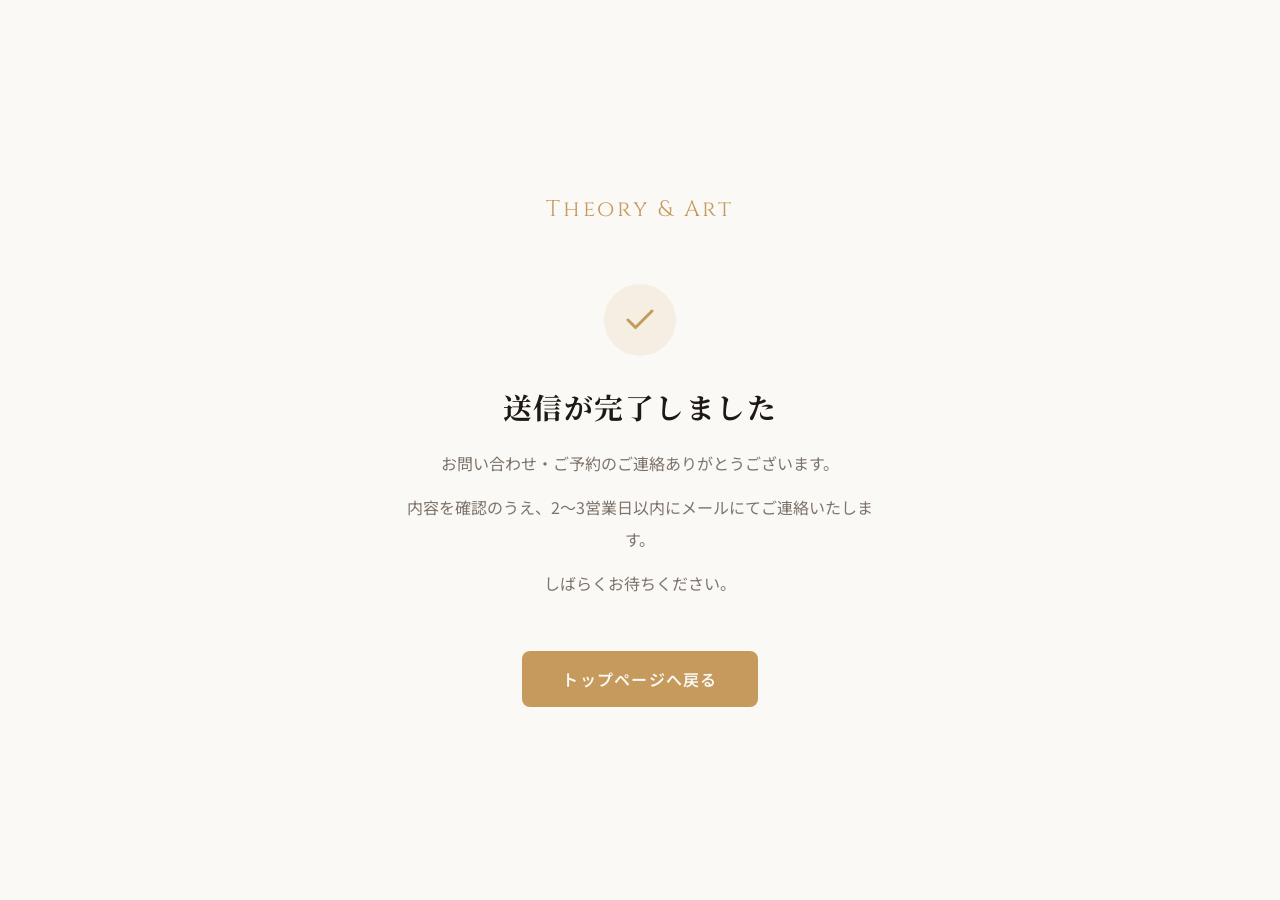
==== thanks.html @ 1f971e57 "ここに修正内容のメモ（例: デザインの調整、文言の修正など）" ====
<!DOCTYPE html>
<html lang="ja">
<head>
    <meta charset="UTF-8">
    <meta name="viewport" content="width=device-width, initial-scale=1.0">
    <title>送信完了 | Theory & Art</title>
    <link rel="preconnect" href="https://fonts.googleapis.com">
    <link rel="preconnect" href="https://fonts.gstatic.com" crossorigin>
    <link href="https://fonts.googleapis.com/css2?family=Cinzel:wght@400;500&family=Noto+Sans+JP:wght@300;400;500&family=Noto+Serif+JP:wght@400;500&display=swap" rel="stylesheet">
    <style>
        :root {
            --primary: #1F1916;
            --accent: #C59A5C;
            --accent-hover: #D8B17A;
            --bg-main: #FAF9F6;
            --text-dark: #2C241F;
            --text-light: #FAF9F6;
            --text-gray: #7D736A;
        }

        * { margin: 0; padding: 0; box-sizing: border-box; }

        body {
            font-family: 'Noto Sans JP', sans-serif;
            background-color: var(--bg-main);
            color: var(--text-dark);
            min-height: 100vh;
            display: flex;
            flex-direction: column;
            align-items: center;
            justify-content: center;
            padding: 40px 20px;
            text-align: center;
        }

        .logo {
            font-family: 'Cinzel', serif;
            font-size: 1.4rem;
            color: var(--accent);
            letter-spacing: 0.12em;
            margin-bottom: 60px;
        }

        .icon {
            width: 72px;
            height: 72px;
            border-radius: 50%;
            background: rgba(197, 154, 92, 0.12);
            display: flex;
            align-items: center;
            justify-content: center;
            margin: 0 auto 30px;
        }

        .icon svg {
            width: 36px;
            height: 36px;
            stroke: var(--accent);
            fill: none;
            stroke-width: 2;
            stroke-linecap: round;
            stroke-linejoin: round;
        }

        h1 {
            font-family: 'Noto Serif JP', serif;
            font-size: 1.8rem;
            color: var(--primary);
            margin-bottom: 20px;
            letter-spacing: 0.05em;
        }

        p {
            color: var(--text-gray);
            line-height: 2;
            font-size: 1rem;
            max-width: 480px;
            margin-bottom: 12px;
        }

        .btn {
            display: inline-block;
            margin-top: 40px;
            background-color: var(--accent);
            color: var(--text-light);
            padding: 16px 40px;
            border-radius: 8px;
            text-decoration: none;
            font-size: 1rem;
            font-weight: 600;
            letter-spacing: 0.08em;
            transition: all 0.3s;
        }

        .btn:hover {
            background-color: var(--accent-hover);
            transform: translateY(-2px);
            box-shadow: 0 8px 20px rgba(197, 154, 92, 0.3);
        }
    </style>
</head>
<body>
    <div class="logo">Theory & Art</div>

    <div class="icon">
        <svg viewBox="0 0 24 24">
            <polyline points="20 6 9 17 4 12"></polyline>
        </svg>
    </div>

    <h1>送信が完了しました</h1>
    <p>お問い合わせ・ご予約のご連絡ありがとうございます。</p>
    <p>内容を確認のうえ、2〜3営業日以内にメールにてご連絡いたします。</p>
    <p>しばらくお待ちください。</p>

    <a href="./index.html" class="btn">トップページへ戻る</a>
</body>
</html>
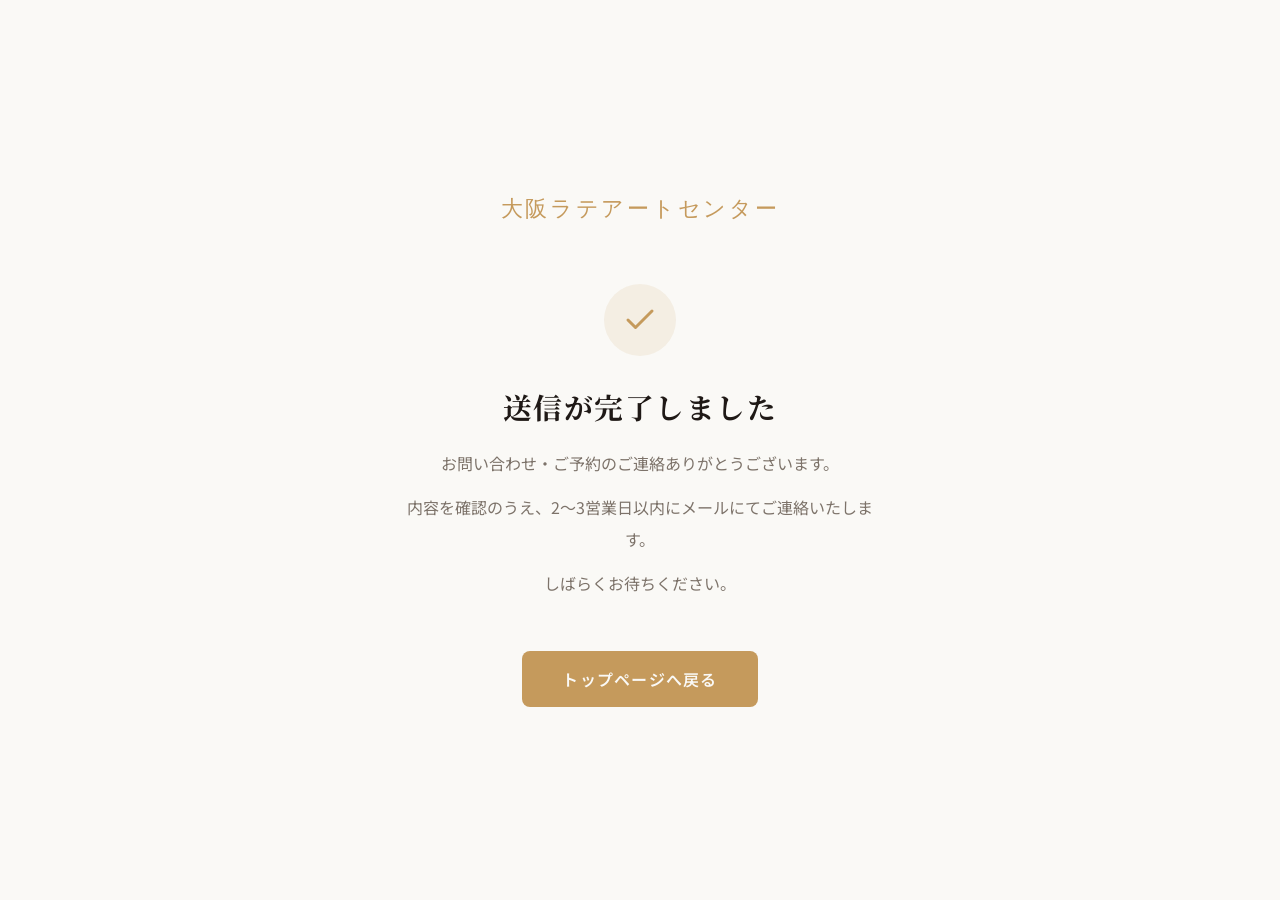
==== commit 164551b4: "施設名を「大阪ラテアートセンター」に変更、フォームにきっかけ欄を追加" ====
--- a/thanks.html
+++ b/thanks.html
@@ -3,7 +3,7 @@
 <head>
     <meta charset="UTF-8">
     <meta name="viewport" content="width=device-width, initial-scale=1.0">
-    <title>送信完了 | Theory & Art</title>
+    <title>送信完了 | 大阪ラテアートセンター</title>
     <link rel="preconnect" href="https://fonts.googleapis.com">
     <link rel="preconnect" href="https://fonts.gstatic.com" crossorigin>
     <link href="https://fonts.googleapis.com/css2?family=Cinzel:wght@400;500&family=Noto+Sans+JP:wght@300;400;500&family=Noto+Serif+JP:wght@400;500&display=swap" rel="stylesheet">
@@ -100,7 +100,7 @@
     </style>
 </head>
 <body>
-    <div class="logo">Theory & Art</div>
+    <div class="logo">大阪ラテアートセンター</div>
 
     <div class="icon">
         <svg viewBox="0 0 24 24">
